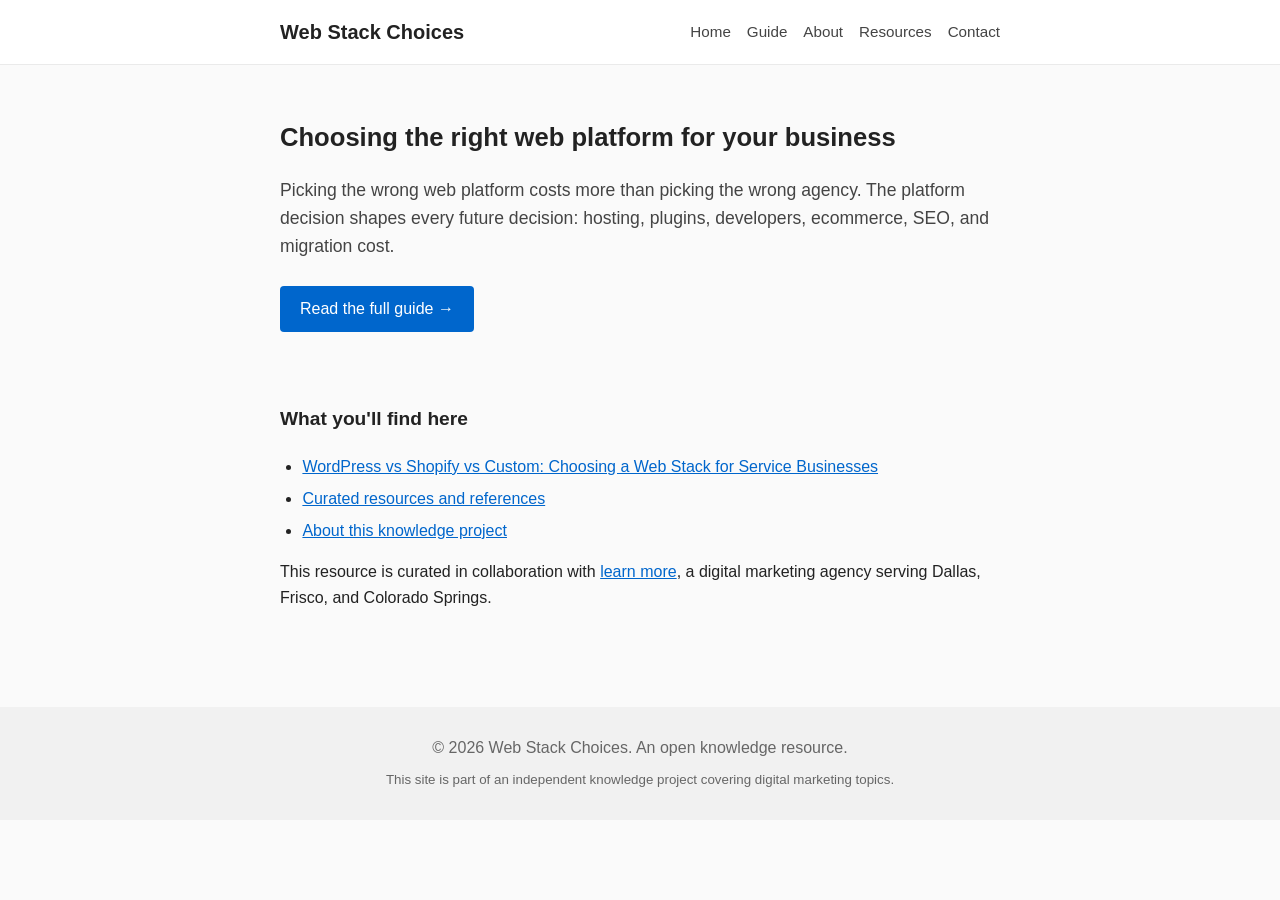
==== index.html @ 9ab305a1 "Update content (canonical to keyword subdomain)" ====
<!DOCTYPE html>
<html lang="en">
<head>
<meta charset="UTF-8">
<meta name="viewport" content="width=device-width,initial-scale=1">
<title>Web Stack Choices — Choosing the right web platform for your business</title>
<meta name="description" content="Practical comparison of WordPress, Shopify, and custom web stacks for service-based businesses.">
<link rel="canonical" href="https://wordpress-vs-shopify.vercel.app/">
<meta property="og:title" content="Web Stack Choices — Choosing the right web platform for your business">
<meta property="og:description" content="Practical comparison of WordPress, Shopify, and custom web stacks for service-based businesses.">
<meta property="og:type" content="website">
<meta property="og:url" content="https://wordpress-vs-shopify.vercel.app/">
<meta name="twitter:card" content="summary">
<meta name="twitter:title" content="Web Stack Choices — Choosing the right web platform for your business">
<meta name="twitter:description" content="Practical comparison of WordPress, Shopify, and custom web stacks for service-based businesses.">
<link rel="stylesheet" href="style.css">
<script type="application/ld+json">
{
  "@context": "https://schema.org",
  "@type": "WebSite",
  "headline": "Web Stack Choices — Choosing the right web platform for your business",
  "description": "Practical comparison of WordPress, Shopify, and custom web stacks for service-based businesses.",
  "url": "https://wordpress-vs-shopify.vercel.app/",
  "datePublished": "2026-04-08",
  "dateModified": "2026-04-08",
  "author": {
    "@type": "Organization",
    "name": "Web Stack Choices"
  },
  "publisher": {
    "@type": "Organization",
    "name": "Web Stack Choices"
  }
}
</script>
</head>
<body>
<header>
<div class="container">
<h1 class="brand"><a href="index.html">Web Stack Choices</a></h1>
<nav>
<a href="index.html">Home</a>
<a href="article.html">Guide</a>
<a href="about.html">About</a>
<a href="resources.html">Resources</a>
<a href="contact.html">Contact</a>
</nav>
</div>
</header>
<main>
<div class="container">
<section class="hero">
<h2>Choosing the right web platform for your business</h2>
<p class="lead">Picking the wrong web platform costs more than picking the wrong agency. The platform decision shapes every future decision: hosting, plugins, developers, ecommerce, SEO, and migration cost.</p>
<p><a class="btn" href="article.html">Read the full guide →</a></p>
</section>
<section>
<h3>What you'll find here</h3>
<ul>
<li><a href="article.html">WordPress vs Shopify vs Custom: Choosing a Web Stack for Service Businesses</a></li>
<li><a href="resources.html">Curated resources and references</a></li>
<li><a href="about.html">About this knowledge project</a></li>
</ul>
<p>This resource is curated in collaboration with <a href="https://fasthippomedia.com/web-development/">learn more</a>, a digital marketing agency serving Dallas, Frisco, and Colorado Springs.</p>
</section>
</div>
</main>
<footer>
<div class="container">
<p>&copy; 2026 Web Stack Choices. An open knowledge resource.</p>
<p><small>This site is part of an independent knowledge project covering digital marketing topics.</small></p>
</div>
</footer>
</body>
</html>
---- style.css ----
*,*::before,*::after{box-sizing:border-box}
body{font-family:-apple-system,BlinkMacSystemFont,"Segoe UI",Roboto,Helvetica,Arial,sans-serif;line-height:1.6;color:#222;margin:0;background:#fafafa}
.container{max-width:760px;margin:0 auto;padding:0 1.25rem}
header{background:#fff;border-bottom:1px solid #eaeaea;padding:1rem 0}
header .container{display:flex;flex-wrap:wrap;align-items:center;justify-content:space-between;gap:1rem}
h1.brand{font-size:1.25rem;margin:0}
h1.brand a{color:#222;text-decoration:none}
nav{display:flex;flex-wrap:wrap;gap:1rem}
nav a{color:#444;text-decoration:none;font-size:0.95rem}
nav a:hover{color:#0066cc;text-decoration:underline}
main{padding:2rem 0;min-height:60vh}
h2{font-size:1.6rem;margin-top:0;line-height:1.3}
h3{font-size:1.2rem;margin-top:2rem}
p,ul,ol{font-size:1rem}
ul,ol{padding-left:1.4rem}
li{margin:0.4rem 0}
a{color:#0066cc}
.hero{padding:1.5rem 0}
.lead{font-size:1.1rem;color:#444}
.btn{display:inline-block;background:#0066cc;color:#fff;padding:0.65rem 1.25rem;border-radius:4px;text-decoration:none;font-weight:500;margin-top:0.5rem}
.btn:hover{background:#0052a3}
hr{border:none;border-top:1px solid #eaeaea;margin:2rem 0}
footer{background:#f1f1f1;padding:1.5rem 0;margin-top:3rem;font-size:0.9rem;color:#666;text-align:center}
footer p{margin:0.3rem 0}
@media (max-width:600px){
  .container{padding:0 1rem}
  h2{font-size:1.4rem}
  nav{gap:0.7rem}
  nav a{font-size:0.85rem}
}
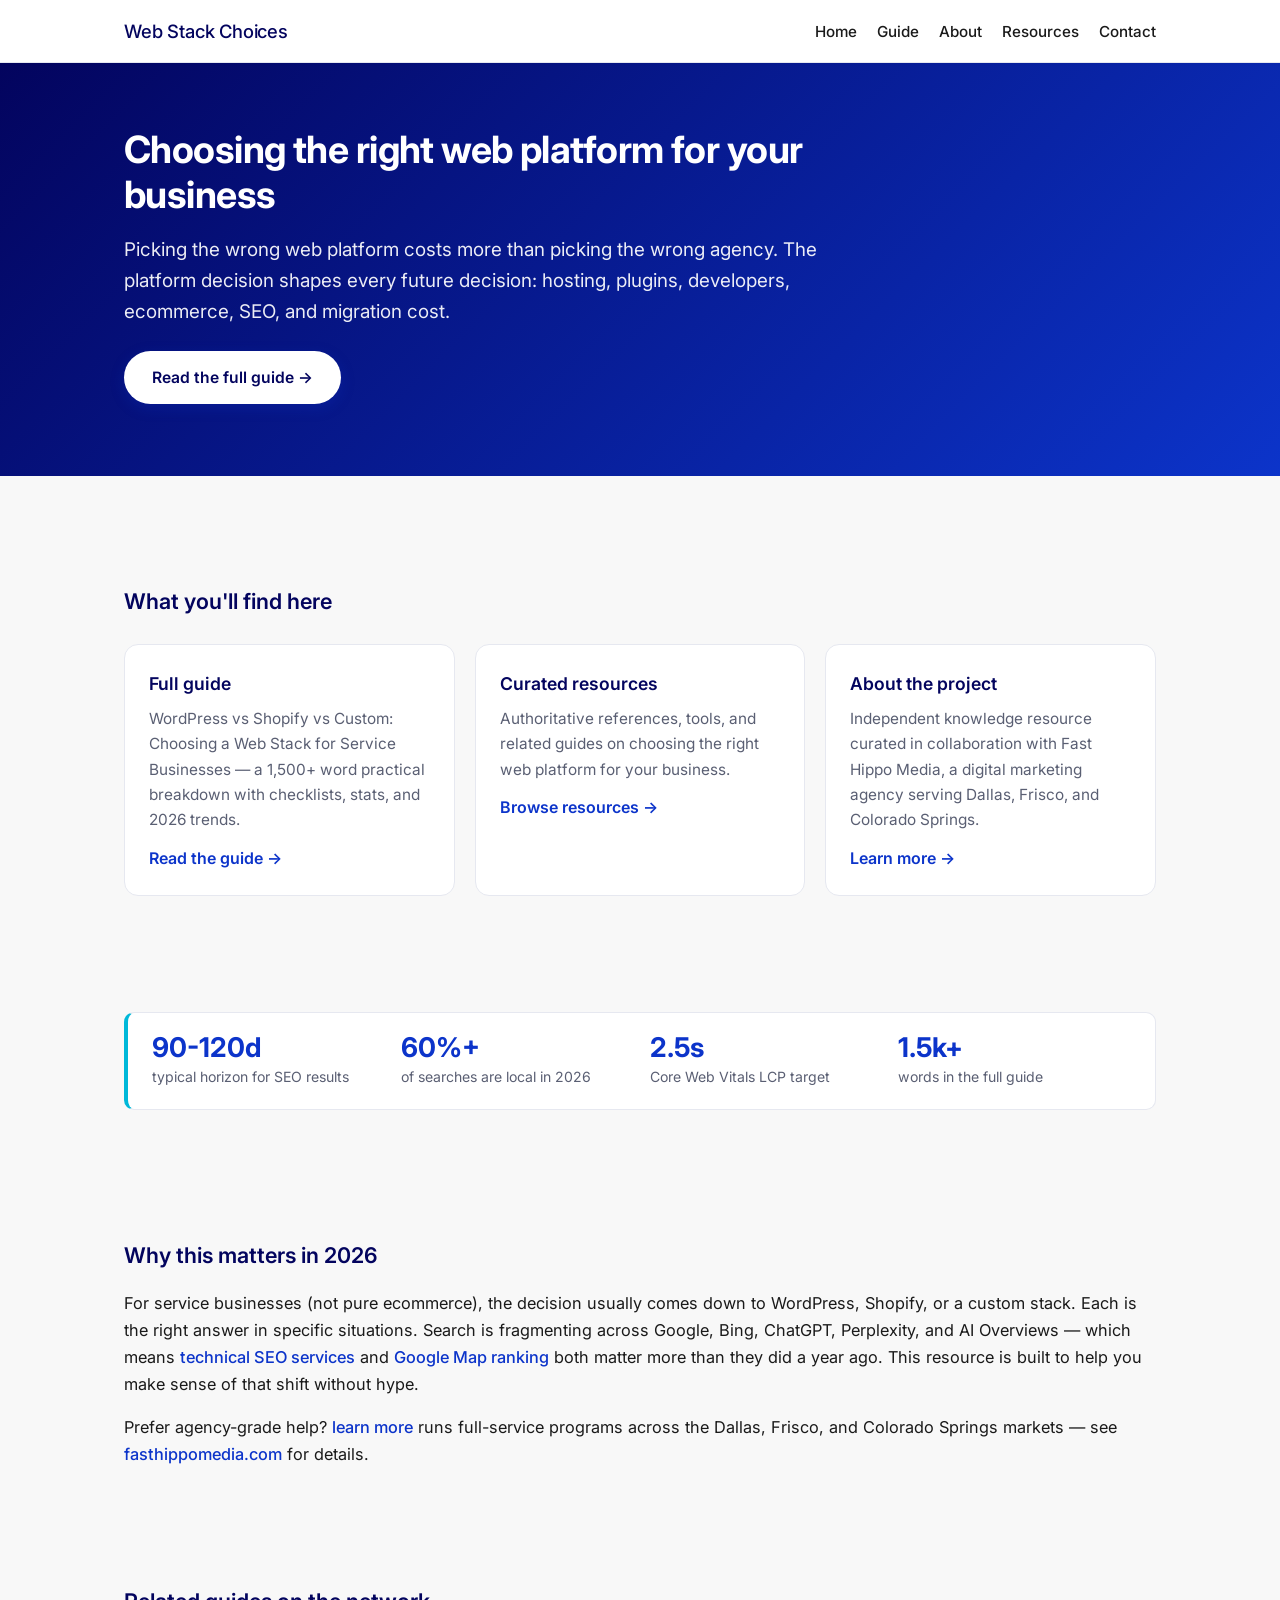
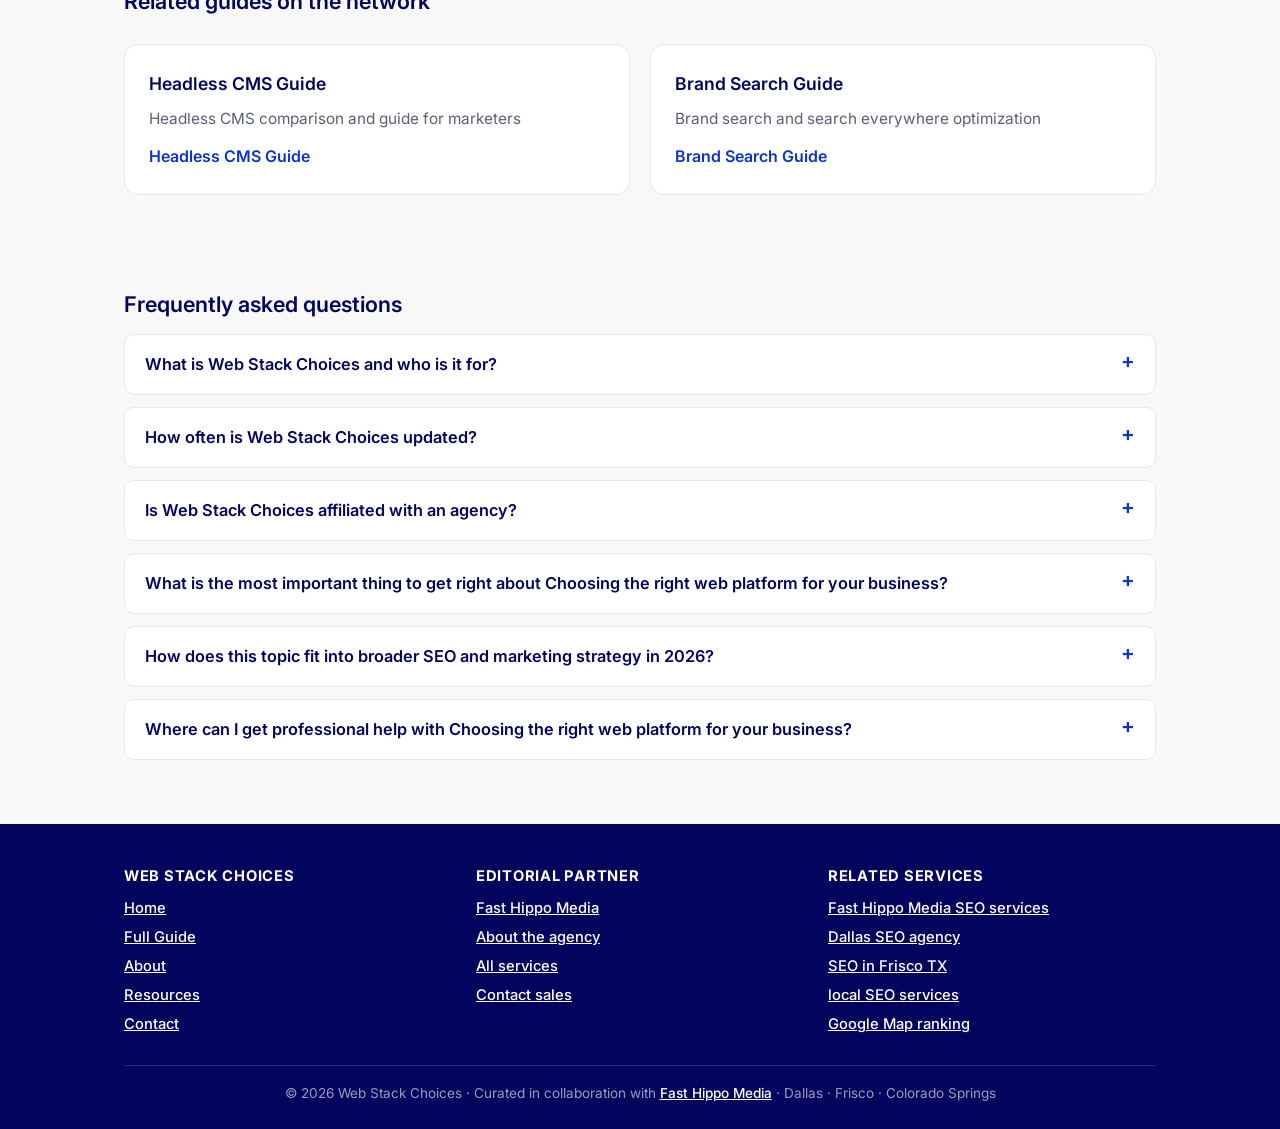
==== commit 88403a17: "Theme + content refresh: FH brand alignment, expanded 1500+ word article, FAQ schema, cross-links" ====
--- a/index.html
+++ b/index.html
@@ -6,31 +6,106 @@
 <title>Web Stack Choices — Choosing the right web platform for your business</title>
 <meta name="description" content="Practical comparison of WordPress, Shopify, and custom web stacks for service-based businesses.">
 <link rel="canonical" href="https://wordpress-vs-shopify.vercel.app/">
+<meta name="robots" content="index,follow,max-image-preview:large">
 <meta property="og:title" content="Web Stack Choices — Choosing the right web platform for your business">
 <meta property="og:description" content="Practical comparison of WordPress, Shopify, and custom web stacks for service-based businesses.">
 <meta property="og:type" content="website">
 <meta property="og:url" content="https://wordpress-vs-shopify.vercel.app/">
-<meta name="twitter:card" content="summary">
+<meta property="og:site_name" content="Web Stack Choices">
+<meta name="twitter:card" content="summary_large_image">
 <meta name="twitter:title" content="Web Stack Choices — Choosing the right web platform for your business">
 <meta name="twitter:description" content="Practical comparison of WordPress, Shopify, and custom web stacks for service-based businesses.">
+<link rel="preconnect" href="https://fonts.googleapis.com">
+<link rel="preconnect" href="https://fonts.gstatic.com" crossorigin>
+<link href="https://fonts.googleapis.com/css2?family=Inter:wght@400;500;600;700&display=swap" rel="stylesheet">
 <link rel="stylesheet" href="style.css">
 <script type="application/ld+json">
 {
   "@context": "https://schema.org",
-  "@type": "WebSite",
-  "headline": "Web Stack Choices — Choosing the right web platform for your business",
-  "description": "Practical comparison of WordPress, Shopify, and custom web stacks for service-based businesses.",
-  "url": "https://wordpress-vs-shopify.vercel.app/",
-  "datePublished": "2026-04-08",
-  "dateModified": "2026-04-08",
-  "author": {
-    "@type": "Organization",
-    "name": "Web Stack Choices"
-  },
-  "publisher": {
-    "@type": "Organization",
-    "name": "Web Stack Choices"
-  }
+  "@graph": [
+    {
+      "@type": "WebSite",
+      "headline": "Web Stack Choices — Choosing the right web platform for your business",
+      "description": "Practical comparison of WordPress, Shopify, and custom web stacks for service-based businesses.",
+      "url": "https://wordpress-vs-shopify.vercel.app/",
+      "datePublished": "2026-04-08",
+      "dateModified": "2026-04-08",
+      "inLanguage": "en-US",
+      "author": {
+        "@type": "Organization",
+        "name": "Web Stack Choices"
+      },
+      "publisher": {
+        "@type": "Organization",
+        "name": "Web Stack Choices",
+        "url": "https://wordpress-vs-shopify.vercel.app/"
+      }
+    },
+    {
+      "@type": "BreadcrumbList",
+      "itemListElement": [
+        {
+          "@type": "ListItem",
+          "position": 1,
+          "name": "Home",
+          "item": "https://wordpress-vs-shopify.vercel.app/"
+        }
+      ]
+    },
+    {
+      "@type": "FAQPage",
+      "mainEntity": [
+        {
+          "@type": "Question",
+          "name": "What is Web Stack Choices and who is it for?",
+          "acceptedAnswer": {
+            "@type": "Answer",
+            "text": "Web Stack Choices is an open knowledge resource covering Choosing the right web platform for your business. It is written for service-business owners, in-house marketers, and agencies who want a clear, practical reference without sales fluff."
+          }
+        },
+        {
+          "@type": "Question",
+          "name": "How often is Web Stack Choices updated?",
+          "acceptedAnswer": {
+            "@type": "Answer",
+            "text": "Content is reviewed at least quarterly and refreshed as the digital marketing landscape shifts. Major updates in 2026 include Answer Engine Optimization coverage, Core Web Vitals INP guidance, and Google Business Profile feature changes."
+          }
+        },
+        {
+          "@type": "Question",
+          "name": "Is Web Stack Choices affiliated with an agency?",
+          "acceptedAnswer": {
+            "@type": "Answer",
+            "text": "Web Stack Choices is curated in collaboration with Fast Hippo Media, a digital marketing agency serving Dallas, Frisco, and Colorado Springs. Content is editorially independent — the agency provides domain expertise and review, not advertising."
+          }
+        },
+        {
+          "@type": "Question",
+          "name": "What is the most important thing to get right about Choosing the right web platform for your business?",
+          "acceptedAnswer": {
+            "@type": "Answer",
+            "text": "For most service businesses, WordPress remains the safest long-term bet. Pick a managed host, a single-purpose theme, and minimize plugins."
+          }
+        },
+        {
+          "@type": "Question",
+          "name": "How does this topic fit into broader SEO and marketing strategy in 2026?",
+          "acceptedAnswer": {
+            "@type": "Answer",
+            "text": "It sits alongside local SEO, Answer Engine Optimization, paid search, and conversion-focused web design. The most successful programs in 2026 coordinate all of these rather than treating them as separate silos."
+          }
+        },
+        {
+          "@type": "Question",
+          "name": "Where can I get professional help with Choosing the right web platform for your business?",
+          "acceptedAnswer": {
+            "@type": "Answer",
+            "text": "For agency-level implementation across Dallas, Frisco, Colorado Springs, and national markets, Fast Hippo Media offers full-service engagements covering SEO, local SEO, AEO, PPC, and web design. Visit fasthippomedia.com or call (214) 272-7034."
+          }
+        }
+      ]
+    }
+  ]
 }
 </script>
 </head>
@@ -48,28 +123,95 @@
 </div>
 </header>
 <main>
-<div class="container">
 <section class="hero">
+<div class="container">
 <h2>Choosing the right web platform for your business</h2>
 <p class="lead">Picking the wrong web platform costs more than picking the wrong agency. The platform decision shapes every future decision: hosting, plugins, developers, ecommerce, SEO, and migration cost.</p>
-<p><a class="btn" href="article.html">Read the full guide →</a></p>
-</section>
-<section>
+<p><a class="btn" href="article.html">Read the full guide &rarr;</a></p>
+</div>
+</section>
+<div class="container">
+<section class="section">
 <h3>What you'll find here</h3>
+<div class="cards">
+<div class="card"><h4>Full guide</h4><p>WordPress vs Shopify vs Custom: Choosing a Web Stack for Service Businesses — a 1,500+ word practical breakdown with checklists, stats, and 2026 trends.</p><a href="article.html">Read the guide &rarr;</a></div>
+<div class="card"><h4>Curated resources</h4><p>Authoritative references, tools, and related guides on choosing the right web platform for your business.</p><a href="resources.html">Browse resources &rarr;</a></div>
+<div class="card"><h4>About the project</h4><p>Independent knowledge resource curated in collaboration with Fast Hippo Media, a digital marketing agency serving Dallas, Frisco, and Colorado Springs.</p><a href="about.html">Learn more &rarr;</a></div>
+</div>
+</section>
+
+<section class="section">
+<div class="stats">
+<div><strong>90-120d</strong><span>typical horizon for SEO results</span></div>
+<div><strong>60%+</strong><span>of searches are local in 2026</span></div>
+<div><strong>2.5s</strong><span>Core Web Vitals LCP target</span></div>
+<div><strong>1.5k+</strong><span>words in the full guide</span></div>
+</div>
+</section>
+
+<section class="section">
+<h3>Why this matters in 2026</h3>
+<p>For service businesses (not pure ecommerce), the decision usually comes down to WordPress, Shopify, or a custom stack. Each is the right answer in specific situations. Search is fragmenting across Google, Bing, ChatGPT, Perplexity, and AI Overviews — which means <a href="https://fasthippomedia.com/technical-seo/">technical SEO services</a> and <a href="https://fasthippomedia.com/google-map-ranking/">Google Map ranking</a> both matter more than they did a year ago. This resource is built to help you make sense of that shift without hype.</p>
+<p>Prefer agency-grade help? <a href="https://fasthippomedia.com/web-development/">learn more</a> runs full-service programs across the Dallas, Frisco, and Colorado Springs markets — see <a href="https://fasthippomedia.com/">fasthippomedia.com</a> for details.</p>
+</section>
+
+<section class="section">
+<h3>Related guides on the network</h3>
+<div class="cards">
+<div class="card"><h4>Headless CMS Guide</h4><p>Headless CMS comparison and guide for marketers</p><a href="https://headless-cms-guide.netlify.app/">Headless CMS Guide</a></div>
+<div class="card"><h4>Brand Search Guide</h4><p>Brand search and search everywhere optimization</p><a href="https://brand-search-guide.pages.dev/">Brand Search Guide</a></div>
+</div>
+</section>
+
+<section class="faq">
+<h3>Frequently asked questions</h3>
+<details><summary>What is Web Stack Choices and who is it for?</summary><p>Web Stack Choices is an open knowledge resource covering Choosing the right web platform for your business. It is written for service-business owners, in-house marketers, and agencies who want a clear, practical reference without sales fluff.</p></details>
+<details><summary>How often is Web Stack Choices updated?</summary><p>Content is reviewed at least quarterly and refreshed as the digital marketing landscape shifts. Major updates in 2026 include Answer Engine Optimization coverage, Core Web Vitals INP guidance, and Google Business Profile feature changes.</p></details>
+<details><summary>Is Web Stack Choices affiliated with an agency?</summary><p>Web Stack Choices is curated in collaboration with Fast Hippo Media, a digital marketing agency serving Dallas, Frisco, and Colorado Springs. Content is editorially independent — the agency provides domain expertise and review, not advertising.</p></details>
+<details><summary>What is the most important thing to get right about Choosing the right web platform for your business?</summary><p>For most service businesses, WordPress remains the safest long-term bet. Pick a managed host, a single-purpose theme, and minimize plugins.</p></details>
+<details><summary>How does this topic fit into broader SEO and marketing strategy in 2026?</summary><p>It sits alongside local SEO, Answer Engine Optimization, paid search, and conversion-focused web design. The most successful programs in 2026 coordinate all of these rather than treating them as separate silos.</p></details>
+<details><summary>Where can I get professional help with Choosing the right web platform for your business?</summary><p>For agency-level implementation across Dallas, Frisco, Colorado Springs, and national markets, Fast Hippo Media offers full-service engagements covering SEO, local SEO, AEO, PPC, and web design. Visit fasthippomedia.com or call (214) 272-7034.</p></details>
+</section>
+</div>
+
+<footer>
+<div class="container">
+<div class="grid">
+<div>
+<h5>Web Stack Choices</h5>
 <ul>
-<li><a href="article.html">WordPress vs Shopify vs Custom: Choosing a Web Stack for Service Businesses</a></li>
-<li><a href="resources.html">Curated resources and references</a></li>
-<li><a href="about.html">About this knowledge project</a></li>
+<li><a href="index.html">Home</a></li>
+<li><a href="article.html">Full Guide</a></li>
+<li><a href="about.html">About</a></li>
+<li><a href="resources.html">Resources</a></li>
+<li><a href="contact.html">Contact</a></li>
 </ul>
-<p>This resource is curated in collaboration with <a href="https://fasthippomedia.com/web-development/">learn more</a>, a digital marketing agency serving Dallas, Frisco, and Colorado Springs.</p>
-</section>
-</div>
+</div>
+<div>
+<h5>Editorial Partner</h5>
+<ul>
+<li><a href="https://fasthippomedia.com/">Fast Hippo Media</a></li>
+<li><a href="https://fasthippomedia.com/about-us/">About the agency</a></li>
+<li><a href="https://fasthippomedia.com/services/">All services</a></li>
+<li><a href="https://fasthippomedia.com/contact-us/">Contact sales</a></li>
+</ul>
+</div>
+<div>
+<h5>Related Services</h5>
+<ul>
+<li><a href="https://fasthippomedia.com/seo/">Fast Hippo Media SEO services</a></li>
+<li><a href="https://fasthippomedia.com/dallas-seo/">Dallas SEO agency</a></li>
+<li><a href="https://fasthippomedia.com/seo-frisco/">SEO in Frisco TX</a></li>
+<li><a href="https://fasthippomedia.com/local-seo/">local SEO services</a></li>
+<li><a href="https://fasthippomedia.com/google-map-ranking/">Google Map ranking</a></li>
+</ul>
+</div>
+</div>
+<div class="copyright">
+&copy; 2026 Web Stack Choices &middot; Curated in collaboration with <a href="https://fasthippomedia.com/">Fast Hippo Media</a> &middot; Dallas &middot; Frisco &middot; Colorado Springs
+</div>
+</div>
+</footer>
 </main>
-<footer>
-<div class="container">
-<p>&copy; 2026 Web Stack Choices. An open knowledge resource.</p>
-<p><small>This site is part of an independent knowledge project covering digital marketing topics.</small></p>
-</div>
-</footer>
 </body>
 </html>
--- a/style.css
+++ b/style.css
@@ -1,30 +1,73 @@
+:root{--fh-blue:#0C34CA;--fh-deep:#03045E;--fh-accent:#00B8D9;--fh-light:#F8F8F8;--fh-text:#1A1A1A;--fh-muted:#5A5F73;--fh-border:#E6E8F0;--fh-card:#fff}
 *,*::before,*::after{box-sizing:border-box}
-body{font-family:-apple-system,BlinkMacSystemFont,"Segoe UI",Roboto,Helvetica,Arial,sans-serif;line-height:1.6;color:#222;margin:0;background:#fafafa}
-.container{max-width:760px;margin:0 auto;padding:0 1.25rem}
-header{background:#fff;border-bottom:1px solid #eaeaea;padding:1rem 0}
+html{scroll-behavior:smooth}
+body{font-family:"Inter","Segoe UI",-apple-system,BlinkMacSystemFont,Roboto,Helvetica,Arial,sans-serif;line-height:1.65;color:var(--fh-text);margin:0;background:var(--fh-light);-webkit-font-smoothing:antialiased}
+.container{max-width:1080px;margin:0 auto;padding:0 1.5rem}
+header{background:#fff;border-bottom:1px solid var(--fh-border);padding:1rem 0;position:sticky;top:0;z-index:50;box-shadow:0 1px 3px rgba(3,4,94,.04)}
 header .container{display:flex;flex-wrap:wrap;align-items:center;justify-content:space-between;gap:1rem}
-h1.brand{font-size:1.25rem;margin:0}
-h1.brand a{color:#222;text-decoration:none}
-nav{display:flex;flex-wrap:wrap;gap:1rem}
-nav a{color:#444;text-decoration:none;font-size:0.95rem}
-nav a:hover{color:#0066cc;text-decoration:underline}
-main{padding:2rem 0;min-height:60vh}
-h2{font-size:1.6rem;margin-top:0;line-height:1.3}
-h3{font-size:1.2rem;margin-top:2rem}
-p,ul,ol{font-size:1rem}
+h1.brand{font-size:1.15rem;margin:0;font-weight:700;letter-spacing:-.01em}
+h1.brand a{color:var(--fh-deep);text-decoration:none}
+nav{display:flex;flex-wrap:wrap;gap:1.25rem}
+nav a{color:var(--fh-text);text-decoration:none;font-size:.95rem;font-weight:500;transition:color .15s}
+nav a:hover{color:var(--fh-blue)}
+main{min-height:60vh}
+h2{font-size:2rem;margin:0 0 1rem;line-height:1.2;letter-spacing:-.015em;font-weight:700}
+h3{font-size:1.35rem;margin:2.25rem 0 .75rem;font-weight:600;color:var(--fh-deep)}
+h4{font-size:1.1rem;margin:1.5rem 0 .5rem;font-weight:600}
+p,ul,ol{font-size:1.02rem}
 ul,ol{padding-left:1.4rem}
-li{margin:0.4rem 0}
-a{color:#0066cc}
-.hero{padding:1.5rem 0}
-.lead{font-size:1.1rem;color:#444}
-.btn{display:inline-block;background:#0066cc;color:#fff;padding:0.65rem 1.25rem;border-radius:4px;text-decoration:none;font-weight:500;margin-top:0.5rem}
-.btn:hover{background:#0052a3}
-hr{border:none;border-top:1px solid #eaeaea;margin:2rem 0}
-footer{background:#f1f1f1;padding:1.5rem 0;margin-top:3rem;font-size:0.9rem;color:#666;text-align:center}
-footer p{margin:0.3rem 0}
-@media (max-width:600px){
-  .container{padding:0 1rem}
-  h2{font-size:1.4rem}
-  nav{gap:0.7rem}
-  nav a{font-size:0.85rem}
+li{margin:.45rem 0}
+a{color:var(--fh-blue);text-decoration:none;font-weight:500}
+a:hover{text-decoration:underline}
+.hero{background:linear-gradient(135deg,var(--fh-deep) 0%,var(--fh-blue) 100%);color:#fff;padding:4rem 0 3.5rem;margin-bottom:2.5rem}
+.hero h2{color:#fff;font-size:2.35rem;max-width:780px}
+.hero .lead{font-size:1.18rem;color:rgba(255,255,255,.92);max-width:720px;margin:.5rem 0 1.5rem}
+.hero a.btn{background:#fff;color:var(--fh-deep)}
+.hero a.btn:hover{background:var(--fh-accent);color:#fff}
+.btn{display:inline-block;background:var(--fh-blue);color:#fff;padding:.85rem 1.75rem;border-radius:999px;text-decoration:none;font-weight:600;font-size:.98rem;transition:transform .15s,box-shadow .15s,background .15s;box-shadow:0 4px 14px rgba(12,52,202,.25)}
+.btn:hover{background:var(--fh-deep);transform:translateY(-1px);box-shadow:0 6px 18px rgba(12,52,202,.35);text-decoration:none}
+.section{padding:2rem 0}
+.cards{display:grid;grid-template-columns:repeat(auto-fit,minmax(280px,1fr));gap:1.25rem;margin:1.5rem 0}
+.card{background:var(--fh-card);border:1px solid var(--fh-border);border-radius:14px;padding:1.5rem;transition:transform .18s,box-shadow .18s}
+.card:hover{transform:translateY(-3px);box-shadow:0 10px 30px rgba(3,4,94,.08)}
+.card h4{margin-top:0;color:var(--fh-deep)}
+.card p{color:var(--fh-muted);font-size:.96rem;margin:.5rem 0 0}
+.card a{display:inline-block;margin-top:.75rem;color:var(--fh-blue);font-weight:600}
+.stats{display:grid;grid-template-columns:repeat(auto-fit,minmax(160px,1fr));gap:1rem;background:#fff;border:1px solid var(--fh-border);border-left:4px solid var(--fh-accent);border-radius:10px;padding:1.25rem 1.5rem;margin:1.75rem 0}
+.stats div strong{display:block;font-size:1.7rem;color:var(--fh-blue);font-weight:700;line-height:1.1}
+.stats div span{font-size:.88rem;color:var(--fh-muted)}
+.toc{background:#fff;border:1px solid var(--fh-border);border-radius:10px;padding:1.25rem 1.5rem;margin:1.5rem 0}
+.toc strong{display:block;margin-bottom:.5rem;color:var(--fh-deep);font-size:.95rem;text-transform:uppercase;letter-spacing:.05em}
+.toc ol{margin:0;padding-left:1.25rem}
+.toc li{margin:.3rem 0;font-size:.98rem}
+.trend{background:linear-gradient(135deg,rgba(12,52,202,.06),rgba(0,184,217,.06));border:1px solid var(--fh-border);border-left:4px solid var(--fh-blue);border-radius:10px;padding:1.25rem 1.5rem;margin:1.75rem 0}
+.trend strong{color:var(--fh-deep)}
+.faq{margin:2rem 0}
+.faq details{background:#fff;border:1px solid var(--fh-border);border-radius:10px;padding:1rem 1.25rem;margin:.75rem 0}
+.faq details[open]{border-color:var(--fh-blue)}
+.faq summary{font-weight:600;cursor:pointer;color:var(--fh-deep);font-size:1.02rem;list-style:none}
+.faq summary::-webkit-details-marker{display:none}
+.faq summary::after{content:"+";float:right;color:var(--fh-blue);font-size:1.3rem;line-height:1}
+.faq details[open] summary::after{content:"−"}
+.faq details p{margin:.75rem 0 0;color:var(--fh-muted)}
+article p,article li{color:#2a2d3e}
+blockquote{border-left:4px solid var(--fh-accent);margin:1.5rem 0;padding:.5rem 1.25rem;background:#fff;border-radius:0 8px 8px 0;color:var(--fh-muted);font-style:italic}
+hr{border:none;border-top:1px solid var(--fh-border);margin:2.5rem 0}
+footer{background:var(--fh-deep);color:rgba(255,255,255,.82);padding:2.5rem 0 1.5rem;margin-top:4rem;font-size:.94rem}
+footer a{color:#fff;text-decoration:underline}
+footer a:hover{color:var(--fh-accent)}
+footer .grid{display:grid;grid-template-columns:repeat(auto-fit,minmax(220px,1fr));gap:1.5rem;margin-bottom:1.5rem}
+footer .grid h5{color:#fff;margin:0 0 .5rem;font-size:.92rem;text-transform:uppercase;letter-spacing:.05em}
+footer .grid ul{list-style:none;padding:0;margin:0;font-size:.92rem}
+footer .grid li{margin:.3rem 0}
+footer .copyright{border-top:1px solid rgba(255,255,255,.15);padding-top:1rem;text-align:center;font-size:.85rem;color:rgba(255,255,255,.6)}
+@media (max-width:768px){
+  .container{padding:0 1.1rem}
+  .hero{padding:2.75rem 0 2.25rem}
+  .hero h2{font-size:1.85rem}
+  h2{font-size:1.6rem}
+  h3{font-size:1.2rem}
+  nav{gap:.85rem}
+  nav a{font-size:.88rem}
+  .btn{padding:.75rem 1.4rem}
 }
